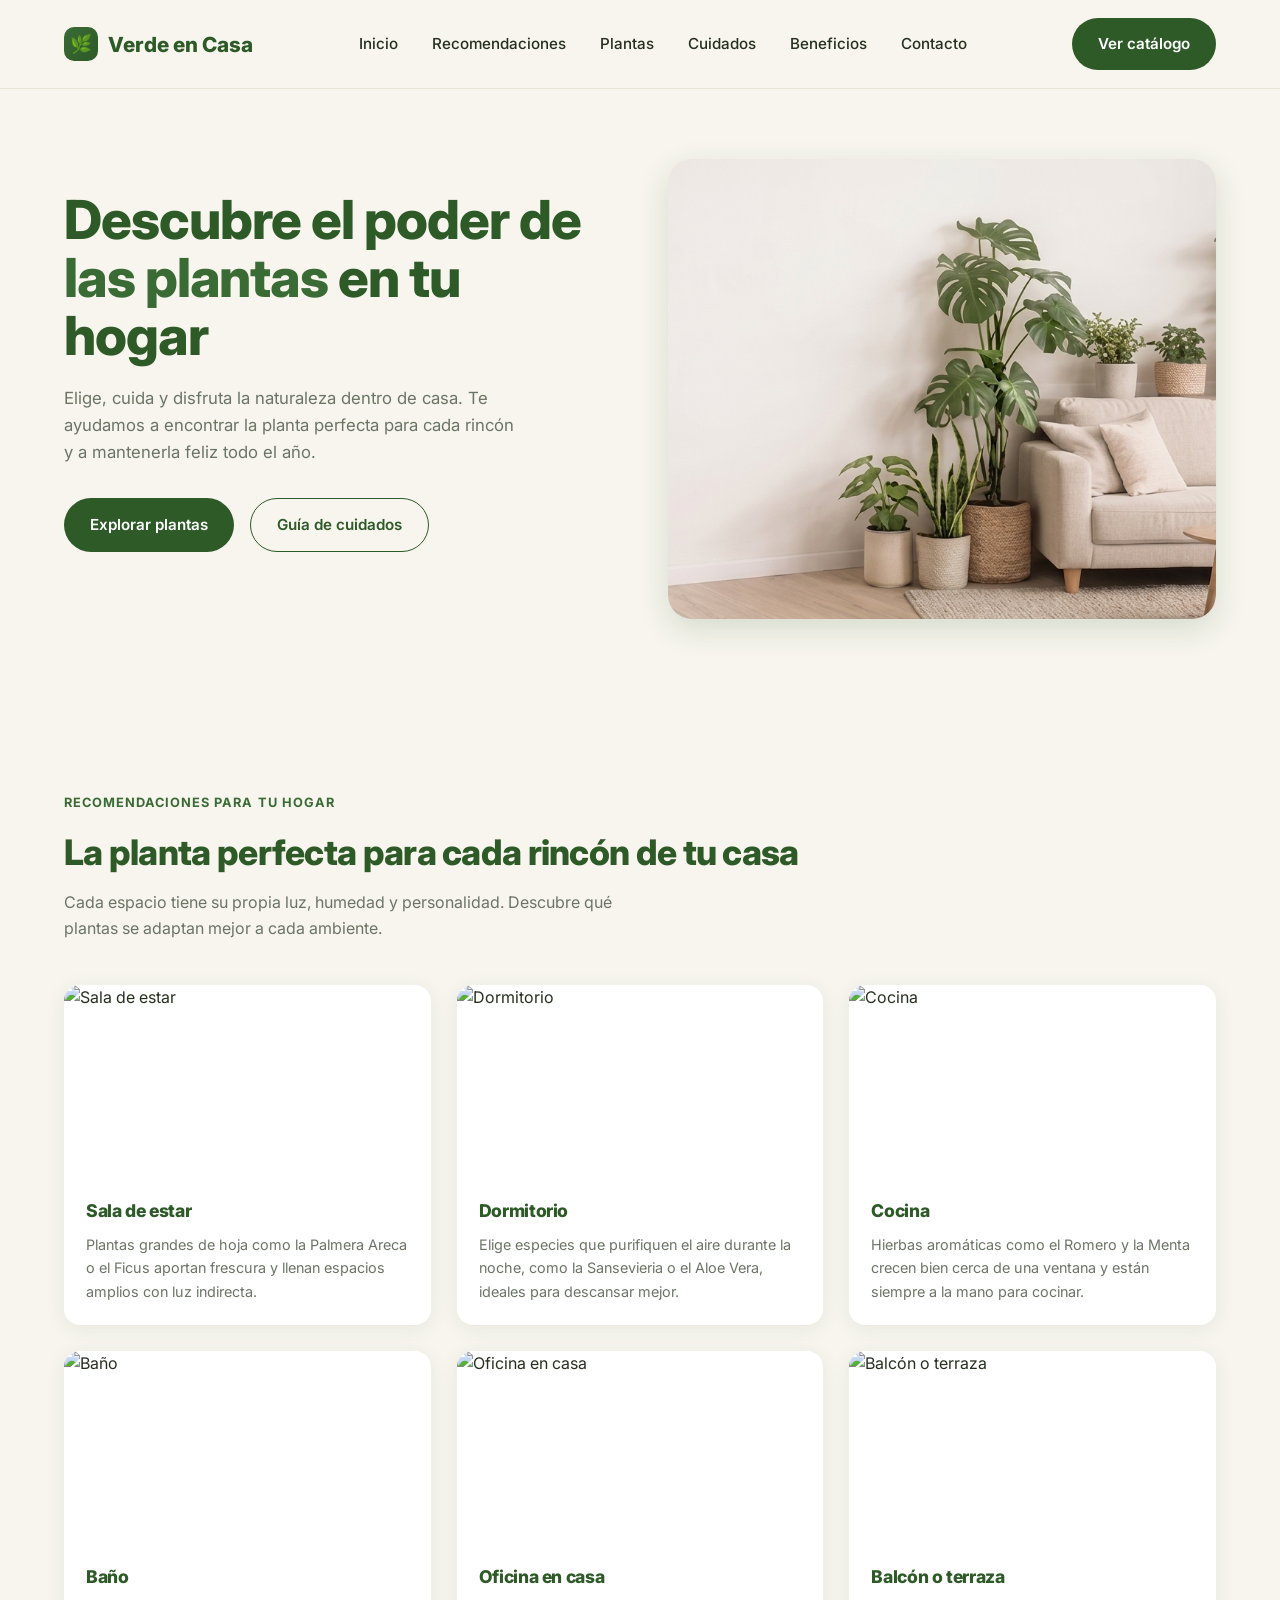
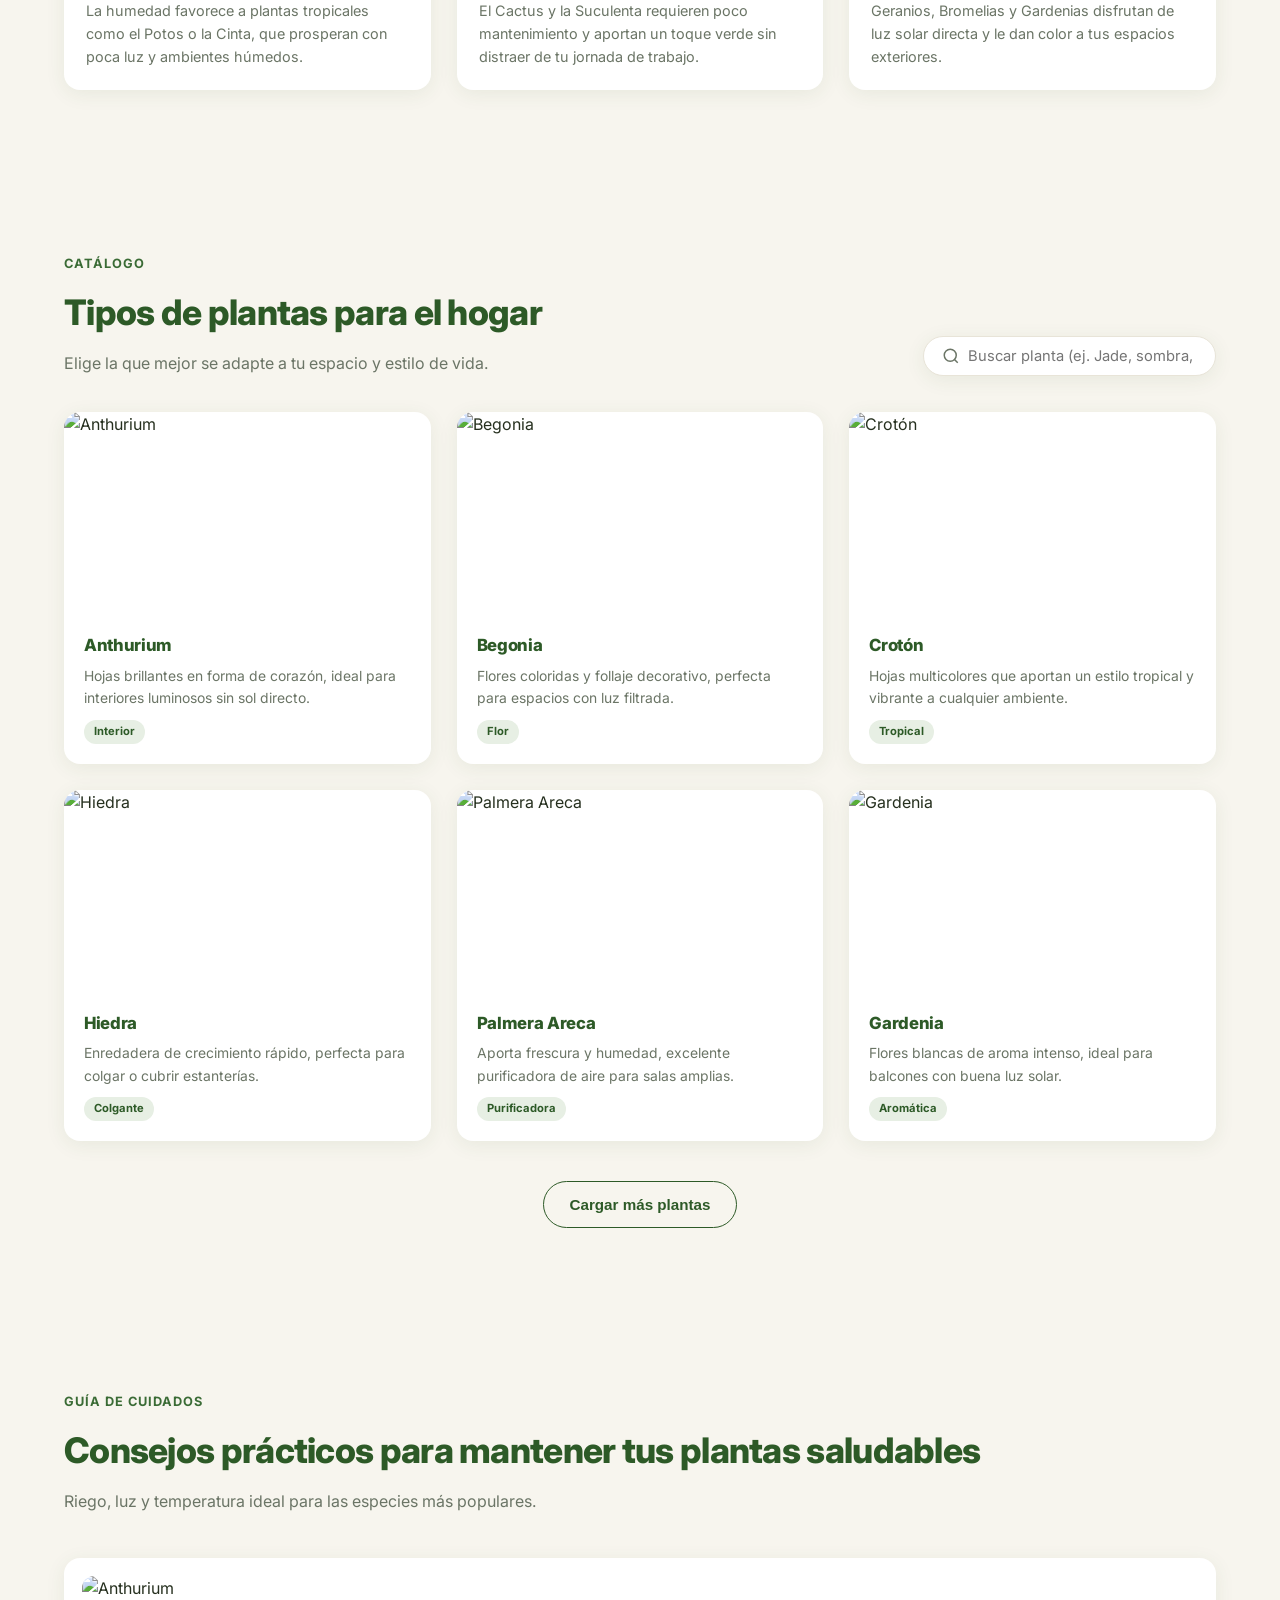
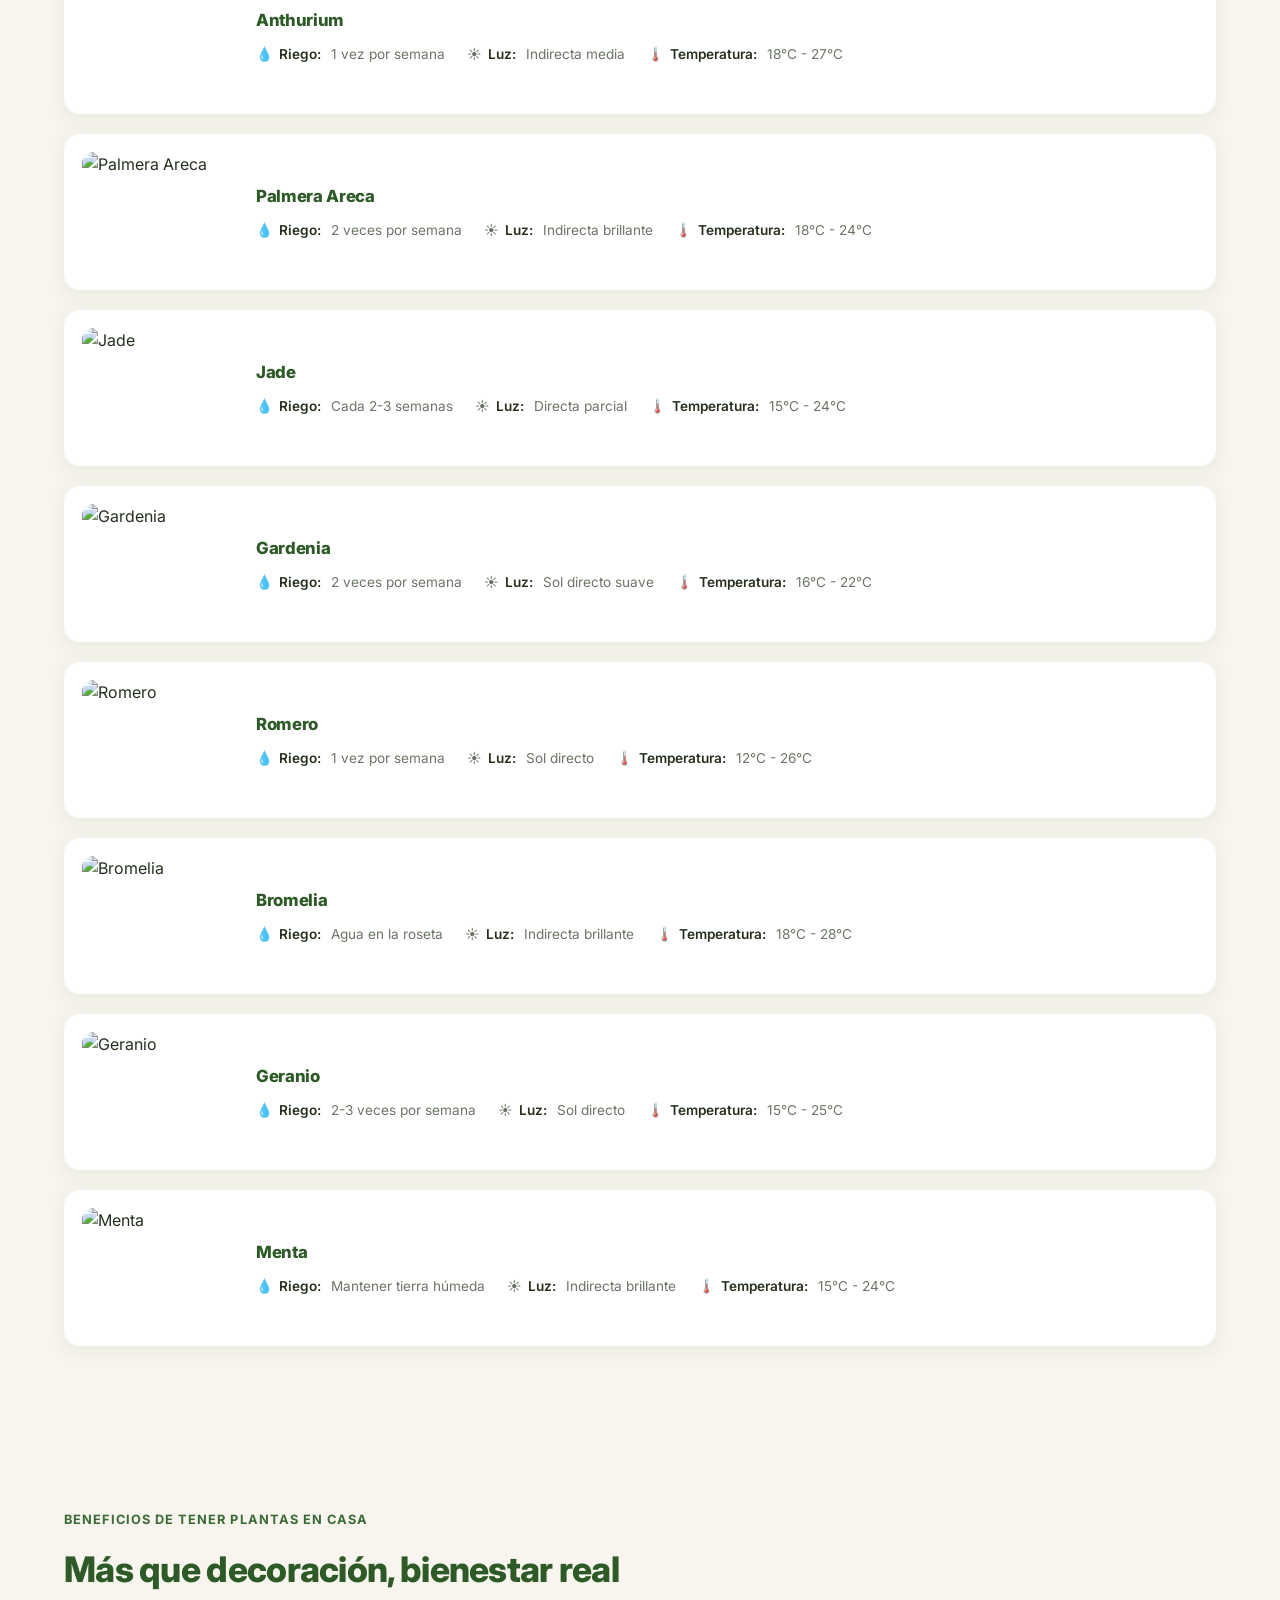
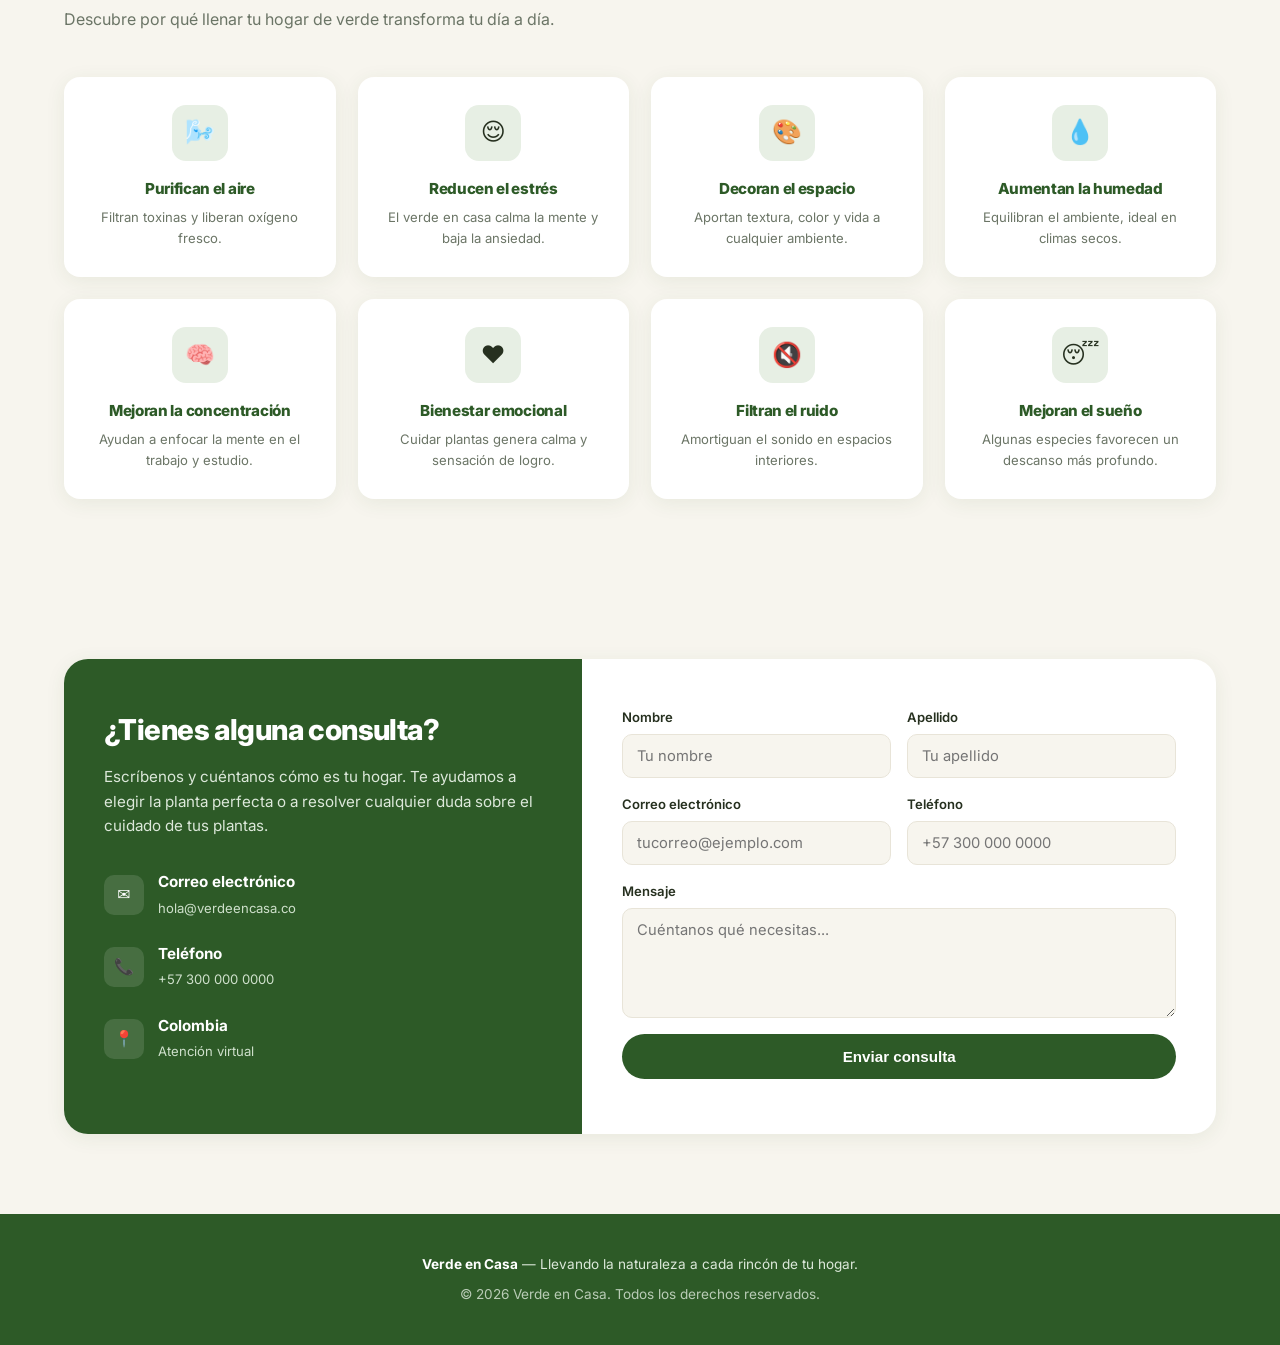
==== verde en casa/index.html @ 982b2888 "Add files via upload" ====
<!DOCTYPE html>
<html lang="es">
<head>
<meta charset="UTF-8">
<meta name="viewport" content="width=device-width, initial-scale=1.0">
<title>Verde en Casa | La planta perfecta para cada rincón</title>
<link rel="preconnect" href="https://fonts.googleapis.com">
<link rel="preconnect" href="https://fonts.gstatic.com" crossorigin>
<link href="https://fonts.googleapis.com/css2?family=Inter:wght@400;500;600;700;800&display=swap" rel="stylesheet">
<link rel="stylesheet" href="styles.css">
</head>
<body>

<!-- ===== HEADER ===== -->
<header>
  <div class="nav-wrap container">
    <div class="logo"><span class="logo-mark">🌿</span> Verde en Casa</div>
    <nav id="mainNav">
      <ul>
        <li><a href="#inicio">Inicio</a></li>
        <li><a href="#recomendaciones">Recomendaciones</a></li>
        <li><a href="#catalogo">Plantas</a></li>
        <li><a href="#cuidados">Cuidados</a></li>
        <li><a href="#beneficios">Beneficios</a></li>
        <li><a href="#contacto">Contacto</a></li>
      </ul>
    </nav>
    <div class="nav-right">
      <a href="#catalogo" class="btn btn-primary">Ver catálogo</a>
      <button class="menu-toggle" id="menuToggle" aria-label="Abrir menú">☰</button>
    </div>
  </div>
</header>

<!-- ===== HERO ===== -->
<section class="hero" id="inicio">
  <div class="container hero-grid">
    <div>
      <h1>Descubre el poder de <span>las plantas</span> en tu hogar</h1>
      <p>Elige, cuida y disfruta la naturaleza dentro de casa. Te ayudamos a encontrar la planta perfecta para cada rincón y a mantenerla feliz todo el año.</p>
      <div class="hero-cta">
        <a href="#catalogo" class="btn btn-primary">Explorar plantas</a>
        <a href="#cuidados" class="btn btn-outline">Guía de cuidados</a>
      </div>
    </div>
    <div class="hero-image-wrap">
      <img src="multimedia/verde en casa/inicio/imagenes/Gemini_Generated_Image_novv37novv37novv.png" alt="Sala decorada con plantas">
    </div>
  </div>
</section>

<!-- ===== RECOMENDACIONES ===== -->
<section id="recomendaciones">
  <div class="container">
    <span class="eyebrow">Recomendaciones para tu hogar</span>
    <h2 class="section-title">La planta perfecta para cada rincón de tu casa</h2>
    <p class="section-sub">Cada espacio tiene su propia luz, humedad y personalidad. Descubre qué plantas se adaptan mejor a cada ambiente.</p>
    <div class="rec-grid" id="recGrid"></div>
  </div>
</section>

<!-- ===== CATALOGO ===== -->
<section id="catalogo">
  <div class="container">
    <div class="catalog-head">
      <div>
        <span class="eyebrow">Catálogo</span>
        <h2 class="section-title">Tipos de plantas para el hogar</h2>
        <p class="section-sub" style="margin-bottom:0;">Elige la que mejor se adapte a tu espacio y estilo de vida.</p>
      </div>
      <div class="search-box">
        <svg width="18" height="18" viewBox="0 0 24 24" fill="none" stroke="currentColor" stroke-width="2"><circle cx="11" cy="11" r="8"/><line x1="21" y1="21" x2="16.65" y2="16.65"/></svg>
        <input type="text" id="plantSearch" placeholder="Buscar planta (ej. Jade, sombra, interior...)">
      </div>
    </div>
    <div class="plant-grid" id="plantGrid"></div>
    <div class="load-more-wrap">
      <button class="btn btn-outline" id="loadMoreBtn">Cargar más plantas</button>
    </div>
  </div>
</section>

<!-- ===== GUIA DE CUIDADOS ===== -->
<section id="cuidados">
  <div class="container">
    <span class="eyebrow">Guía de cuidados</span>
    <h2 class="section-title">Consejos prácticos para mantener tus plantas saludables</h2>
    <p class="section-sub">Riego, luz y temperatura ideal para las especies más populares.</p>
    <div class="care-list" id="careList"></div>
  </div>
</section>

<!-- ===== BENEFICIOS ===== -->
<section id="beneficios">
  <div class="container">
    <span class="eyebrow">Beneficios de tener plantas en casa</span>
    <h2 class="section-title">Más que decoración, bienestar real</h2>
    <p class="section-sub">Descubre por qué llenar tu hogar de verde transforma tu día a día.</p>
    <div class="benefit-grid" id="benefitGrid"></div>
  </div>
</section>

<!-- ===== CONTACTO ===== -->
<section id="contacto">
  <div class="container">
    <div class="contact-wrap">
      <div class="contact-info">
        <h2>¿Tienes alguna consulta?</h2>
        <p>Escríbenos y cuéntanos cómo es tu hogar. Te ayudamos a elegir la planta perfecta o a resolver cualquier duda sobre el cuidado de tus plantas.</p>
        <div class="contact-row">
          <div class="ic">✉️</div>
          <div><strong>Correo electrónico</strong><span>hola@verdeencasa.co</span></div>
        </div>
        <div class="contact-row">
          <div class="ic">📞</div>
          <div><strong>Teléfono</strong><span>+57 300 000 0000</span></div>
        </div>
        <div class="contact-row">
          <div class="ic">📍</div>
          <div><strong>Colombia</strong><span>Atención virtual</span></div>
        </div>
      </div>
      <div class="contact-form">
        <form id="contactForm">
          <div class="form-row">
            <div class="field">
              <label for="nombre">Nombre</label>
              <input type="text" id="nombre" required placeholder="Tu nombre">
            </div>
            <div class="field">
              <label for="apellido">Apellido</label>
              <input type="text" id="apellido" placeholder="Tu apellido">
            </div>
          </div>
          <div class="form-row">
            <div class="field">
              <label for="email">Correo electrónico</label>
              <input type="email" id="email" required placeholder="tucorreo@ejemplo.com">
            </div>
            <div class="field">
              <label for="telefono">Teléfono</label>
              <input type="tel" id="telefono" placeholder="+57 300 000 0000">
            </div>
          </div>
          <div class="field full">
            <label for="mensaje">Mensaje</label>
            <textarea id="mensaje" required placeholder="Cuéntanos qué necesitas..."></textarea>
          </div>
          <button type="submit" class="btn btn-primary" style="width:100%;">Enviar consulta</button>
          <div class="form-msg" id="formMsg">✅ ¡Gracias! Tu consulta fue enviada. Te responderemos muy pronto.</div>
        </form>
      </div>
    </div>
  </div>
</section>

<footer>
  <div class="container">
    <p><strong>Verde en Casa</strong> — Llevando la naturaleza a cada rincón de tu hogar.</p>
    <p style="margin-top:8px; opacity:0.8;">© 2026 Verde en Casa. Todos los derechos reservados.</p>
  </div>
</footer>

<script src="script.js"></script>
</body>
</html>
---- verde en casa/styles.css ----
:root{
    --bg-cream:#F7F5EE;
    --white:#FFFFFF;
    --green-dark:#2D5A27;
    --green:#3A6B35;
    --green-light:#e7efe4;
    --text-dark:#26301f;
    --text-muted:#6b7566;
    --border:#e8e4d8;
    --shadow: 0 4px 20px rgba(45,90,39,0.08);
    --shadow-hover: 0 10px 30px rgba(45,90,39,0.16);
    --radius: 16px;
  }
  *{box-sizing:border-box; margin:0; padding:0;}
  html{scroll-behavior:smooth;}
  body{
    font-family:'Inter', system-ui, sans-serif;
    background:var(--bg-cream);
    color:var(--text-dark);
    line-height:1.6;
  }
  img{max-width:100%; display:block; object-fit:cover;}
  a{text-decoration:none; color:inherit;}
  ul{list-style:none;}
  .container{max-width:1200px; margin:0 auto; padding:0 24px;}
  h1,h2,h3{font-weight:800; letter-spacing:-0.02em;}
  section{padding:80px 0;}
  .eyebrow{
    display:inline-block;
    color:var(--green);
    font-weight:700;
    font-size:0.8rem;
    letter-spacing:0.08em;
    text-transform:uppercase;
    margin-bottom:10px;
  }
  .section-title{font-size:clamp(1.6rem,3vw,2.2rem); margin-bottom:10px; color:var(--green-dark);}
  .section-sub{color:var(--text-muted); max-width:560px; margin-bottom:44px;}
  .btn{
    display:inline-flex; align-items:center; justify-content:center; gap:8px;
    padding:14px 26px;
    border-radius:999px;
    font-weight:600;
    font-size:0.95rem;
    border:none;
    cursor:pointer;
    transition:transform .2s ease, box-shadow .2s ease, background .2s ease;
  }
  .btn-primary{background:var(--green-dark); color:#fff;}
  .btn-primary:hover{background:var(--green); transform:translateY(-2px); box-shadow:var(--shadow-hover);}
  .btn-outline{background:transparent; color:var(--green-dark); border:1.5px solid var(--green-dark);}
  .btn-outline:hover{background:var(--green-dark); color:#fff;}

  /* ===== HEADER ===== */
  header{
    position:sticky; top:0; z-index:100;
    background:rgba(247,245,238,0.92);
    backdrop-filter:blur(10px);
    border-bottom:1px solid var(--border);
  }
  .nav-wrap{display:flex; align-items:center; justify-content:space-between; padding:18px 24px;}
  .logo{display:flex; align-items:center; gap:10px; font-size:1.3rem; font-weight:800; color:var(--green-dark);}
  .logo-mark{
    width:34px; height:34px; border-radius:10px;
    background:linear-gradient(135deg, var(--green), var(--green-dark));
    display:flex; align-items:center; justify-content:center;
    color:#fff; font-size:1.1rem;
  }
  nav ul{display:flex; gap:34px;}
  nav a{font-weight:500; font-size:0.95rem; color:var(--text-dark); position:relative; padding:4px 0;}
  nav a::after{
    content:''; position:absolute; left:0; bottom:-2px; width:0; height:2px;
    background:var(--green-dark); transition:width .25s ease;
  }
  nav a:hover::after{width:100%;}
  .nav-right{display:flex; align-items:center; gap:22px;}
  .menu-toggle{display:none; background:none; border:none; font-size:1.6rem; cursor:pointer; color:var(--green-dark);}

  /* ===== HERO ===== */
  .hero{padding:70px 0 90px;}
  .hero-grid{display:grid; grid-template-columns:1fr 1fr; gap:56px; align-items:center;}
  .hero-badges{display:flex; gap:10px; margin-bottom:20px;}
  .badge{background:var(--green-light); color:var(--green-dark); font-size:0.75rem; font-weight:700; padding:6px 14px; border-radius:999px;}
  .hero h1{font-size:clamp(2.2rem, 4.2vw, 3.4rem); line-height:1.08; color:var(--green-dark); margin-bottom:20px;}
  .hero h1 span{color:var(--green);}
  .hero p{color:var(--text-muted); font-size:1.05rem; max-width:460px; margin-bottom:32px;}
  .hero-cta{display:flex; gap:16px; margin-bottom:36px; flex-wrap:wrap;}
  .hero-stats{display:flex; gap:36px;}
  .hero-stats div strong{display:block; font-size:1.5rem; color:var(--green-dark);}
  .hero-stats div span{font-size:0.82rem; color:var(--text-muted);}
  .hero-image-wrap{position:relative;}
  .hero-image-wrap img{border-radius:24px; box-shadow:var(--shadow-hover); width:100%; height:460px;}
  .hero-float{
    position:absolute; bottom:-24px; left:-24px;
    background:#fff; border-radius:16px; padding:16px 20px;
    box-shadow:var(--shadow-hover); display:flex; align-items:center; gap:12px;
  }
  .hero-float .ic{width:40px; height:40px; border-radius:10px; background:var(--green-light); display:flex; align-items:center; justify-content:center; font-size:1.2rem;}
  .hero-float strong{display:block; font-size:0.95rem; color:var(--green-dark);}
  .hero-float span{font-size:0.75rem; color:var(--text-muted);}

  /* ===== GRID CARDS (recomendaciones) ===== */
  .rec-grid{display:grid; grid-template-columns:repeat(3,1fr); gap:26px;}
  .rec-card{
    background:var(--white); border-radius:var(--radius); overflow:hidden;
    box-shadow:var(--shadow); transition:transform .25s ease, box-shadow .25s ease;
  }
  .rec-card:hover{transform:translateY(-6px); box-shadow:var(--shadow-hover);}
  .rec-card img{height:190px; width:100%;}
  .rec-card-body{padding:22px;}
  .rec-card-body h3{font-size:1.1rem; color:var(--green-dark); margin-bottom:8px;}
  .rec-card-body p{font-size:0.9rem; color:var(--text-muted);}

  /* ===== CATALOGO ===== */
  .catalog-head{display:flex; justify-content:space-between; align-items:flex-end; flex-wrap:wrap; gap:20px; margin-bottom:36px;}
  .search-box{
    display:flex; align-items:center; gap:8px;
    background:#fff; border:1px solid var(--border); border-radius:999px;
    padding:10px 18px; min-width:280px; box-shadow:var(--shadow);
  }
  .search-box input{border:none; outline:none; font-family:inherit; font-size:0.92rem; width:100%; background:transparent;}
  .search-box svg{flex-shrink:0; color:var(--text-muted);}
  .plant-grid{display:grid; grid-template-columns:repeat(3,1fr); gap:26px;}
  .plant-card{
    background:var(--white); border-radius:var(--radius); overflow:hidden;
    box-shadow:var(--shadow); transition:transform .25s ease, box-shadow .25s ease;
  }
  .plant-card:hover{transform:translateY(-6px); box-shadow:var(--shadow-hover);}
  .plant-card img{height:200px; width:100%;}
  .plant-card-body{padding:20px;}
  .plant-card-body h3{font-size:1.05rem; color:var(--green-dark); margin-bottom:6px;}
  .plant-card-body p{font-size:0.87rem; color:var(--text-muted);}
  .plant-tag{
    display:inline-block; font-size:0.7rem; font-weight:700; color:var(--green-dark);
    background:var(--green-light); padding:3px 10px; border-radius:999px; margin-top:10px;
  }
  .no-results{grid-column:1/-1; text-align:center; color:var(--text-muted); padding:40px 0;}
  .load-more-wrap{text-align:center; margin-top:40px;}

  /* ===== GUIA DE CUIDADOS ===== */
  .care-list{display:flex; flex-direction:column; gap:20px;}
  .care-item{
    display:grid; grid-template-columns:150px 1fr; gap:24px;
    background:var(--white); border-radius:var(--radius); box-shadow:var(--shadow);
    padding:18px; align-items:center;
  }
  .care-item img{width:100%; height:120px; border-radius:12px;}
  .care-item h3{color:var(--green-dark); font-size:1.05rem; margin-bottom:8px;}
  .care-meta{display:flex; gap:22px; flex-wrap:wrap; margin-top:10px;}
  .care-meta div{font-size:0.85rem; color:var(--text-muted); display:flex; align-items:center; gap:6px;}
  .care-meta strong{color:var(--text-dark); font-weight:600;}

  /* ===== BENEFICIOS ===== */
  .benefit-grid{display:grid; grid-template-columns:repeat(4,1fr); gap:22px;}
  .benefit-card{
    background:var(--white); border-radius:var(--radius); box-shadow:var(--shadow);
    padding:28px 20px; text-align:center; transition:transform .25s ease, box-shadow .25s ease;
  }
  .benefit-card:hover{transform:translateY(-6px); box-shadow:var(--shadow-hover);}
  .benefit-ic{
    width:56px; height:56px; border-radius:14px; background:var(--green-light);
    display:flex; align-items:center; justify-content:center; font-size:1.5rem;
    margin:0 auto 16px;
  }
  .benefit-card h3{font-size:0.95rem; color:var(--green-dark); margin-bottom:6px;}
  .benefit-card p{font-size:0.82rem; color:var(--text-muted);}

  /* ===== CONTACTO ===== */
  .contact-wrap{
    background:var(--white); border-radius:24px; box-shadow:var(--shadow);
    display:grid; grid-template-columns:0.9fr 1.1fr; overflow:hidden;
  }
  .contact-info{background:var(--green-dark); color:#fff; padding:48px 40px;}
  .contact-info h2{font-size:1.8rem; margin-bottom:12px;}
  .contact-info > p{color:#dce8da; margin-bottom:32px; font-size:0.95rem;}
  .contact-row{display:flex; align-items:center; gap:14px; margin-bottom:22px;}
  .contact-row .ic{
    width:40px; height:40px; border-radius:10px; background:rgba(255,255,255,0.12);
    display:flex; align-items:center; justify-content:center; flex-shrink:0;
  }
  .contact-row strong{display:block; font-size:0.95rem;}
  .contact-row span{font-size:0.82rem; color:#cfe0cc;}
  .contact-form{padding:48px 40px;}
  .form-row{display:grid; grid-template-columns:1fr 1fr; gap:16px; margin-bottom:16px;}
  .field{display:flex; flex-direction:column; gap:6px;}
  .field label{font-size:0.82rem; font-weight:600; color:var(--text-dark);}
  .field input, .field textarea{
    border:1px solid var(--border); border-radius:10px; padding:12px 14px;
    font-family:inherit; font-size:0.92rem; outline:none; transition:border .2s ease;
    background:var(--bg-cream);
  }
  .field input:focus, .field textarea:focus{border-color:var(--green);}
  .field.full{grid-column:1/-1; margin-bottom:16px;}
  textarea{resize:vertical; min-height:110px;}
  .form-msg{
    display:none; margin-top:16px; padding:12px 16px; border-radius:10px;
    background:var(--green-light); color:var(--green-dark); font-size:0.9rem; font-weight:600;
  }
  .form-msg.show{display:block;}

  /* ===== FOOTER ===== */
  footer{background:var(--green-dark); color:#dce8da; padding:40px 0; text-align:center; font-size:0.85rem;}
  footer strong{color:#fff;}

  @media (max-width:900px){
    .hero-grid{grid-template-columns:1fr;}
    .rec-grid, .plant-grid{grid-template-columns:repeat(2,1fr);}
    .benefit-grid{grid-template-columns:repeat(2,1fr);}
    .contact-wrap{grid-template-columns:1fr;}
    nav{display:none;}
    .menu-toggle{display:block;}
    nav.open{
      display:flex; position:absolute; top:100%; left:0; right:0;
      background:var(--white); flex-direction:column; padding:20px 24px; border-bottom:1px solid var(--border);
    }
    nav.open ul{flex-direction:column; gap:18px;}
  }
  @media (max-width:600px){
    .rec-grid, .plant-grid, .benefit-grid{grid-template-columns:1fr;}
    .care-item{grid-template-columns:1fr;}
    .care-item img{height:160px;}
    .form-row{grid-template-columns:1fr;}
    section{padding:56px 0;}
    .hero-float{position:static; margin-top:16px;}
  }
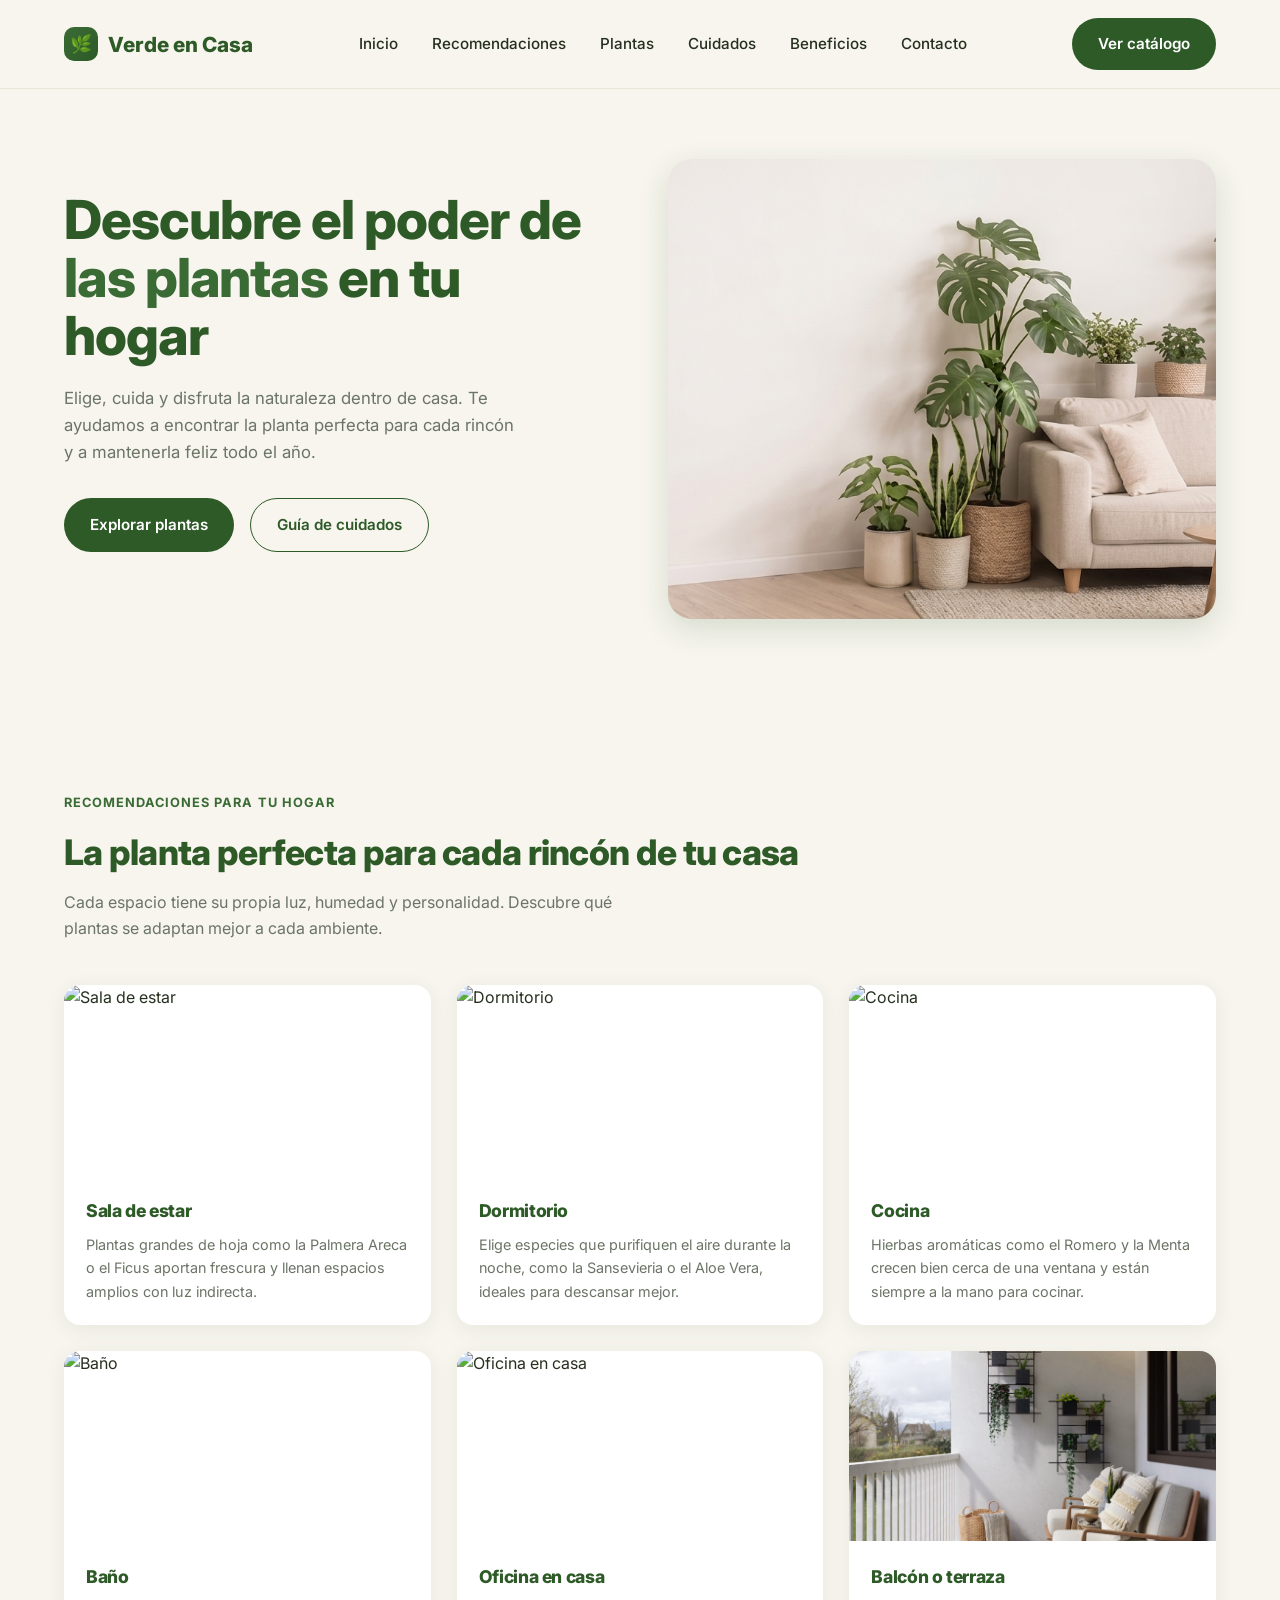
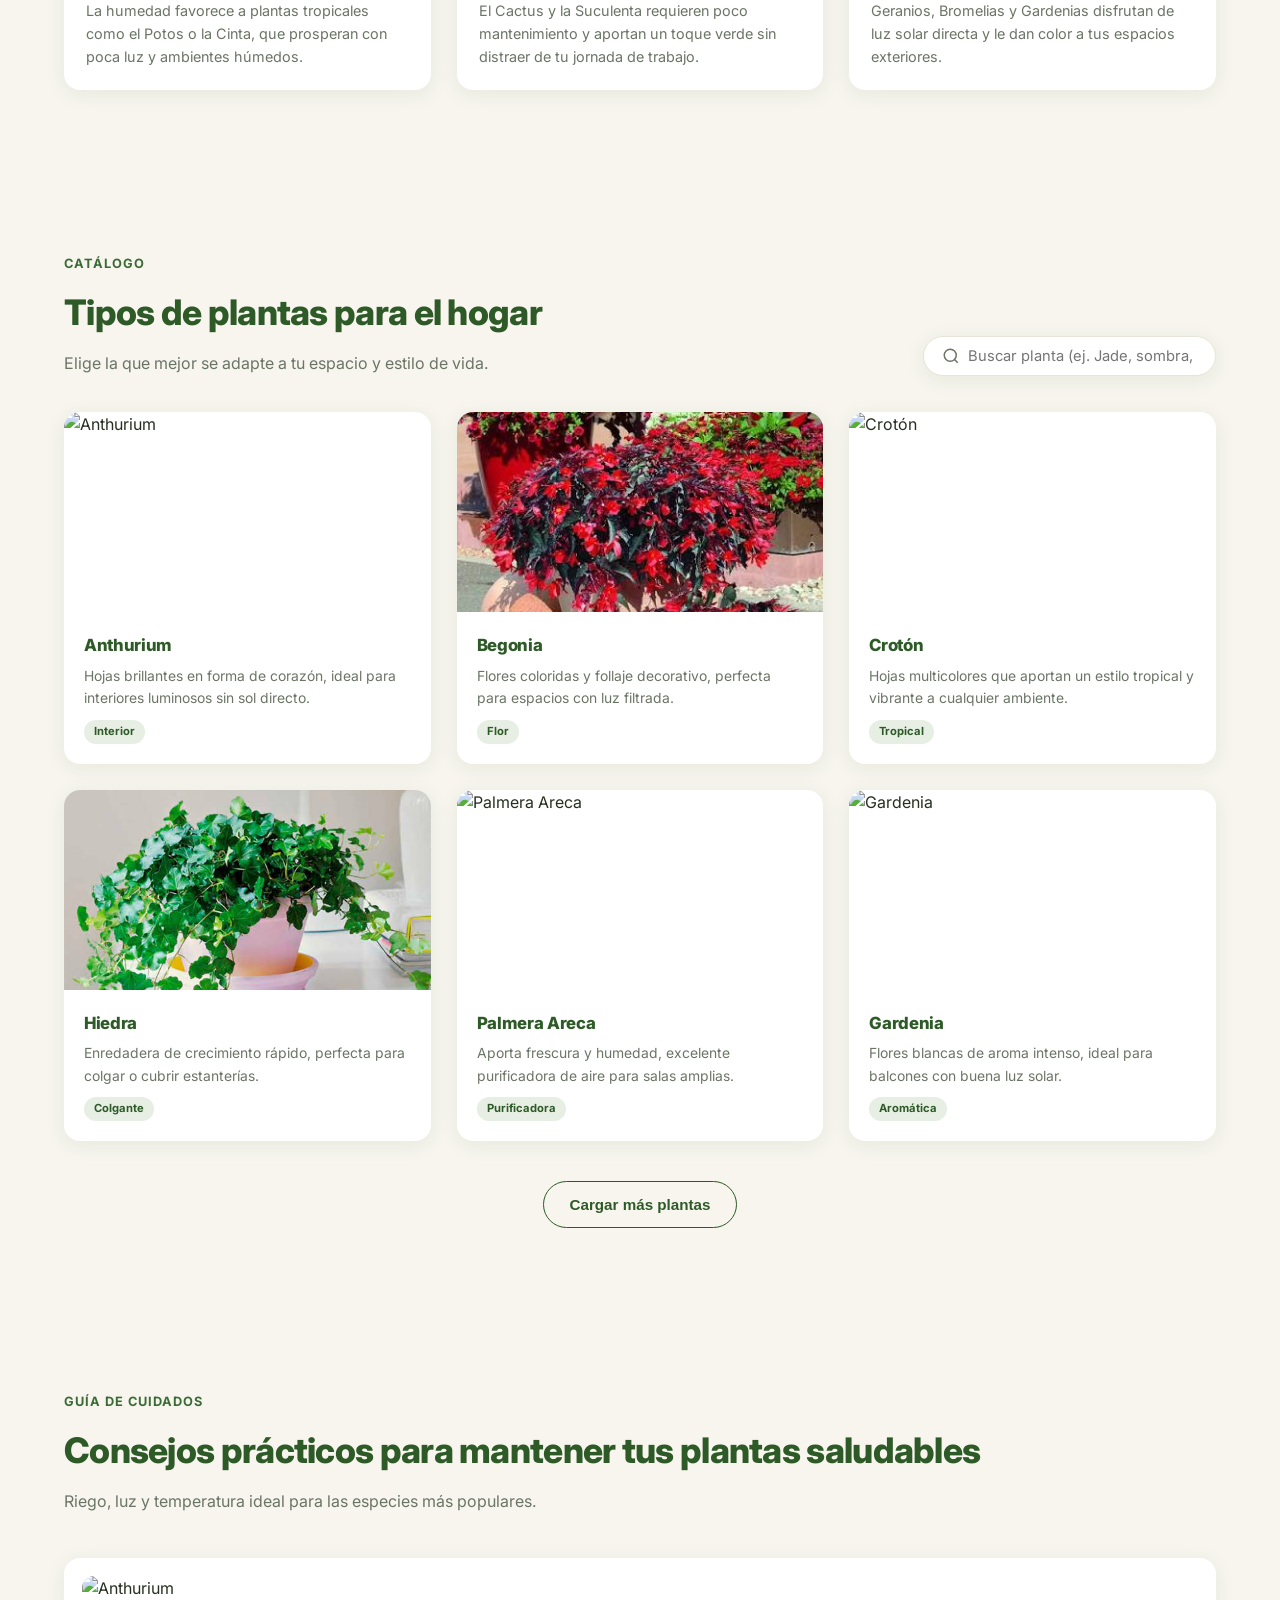
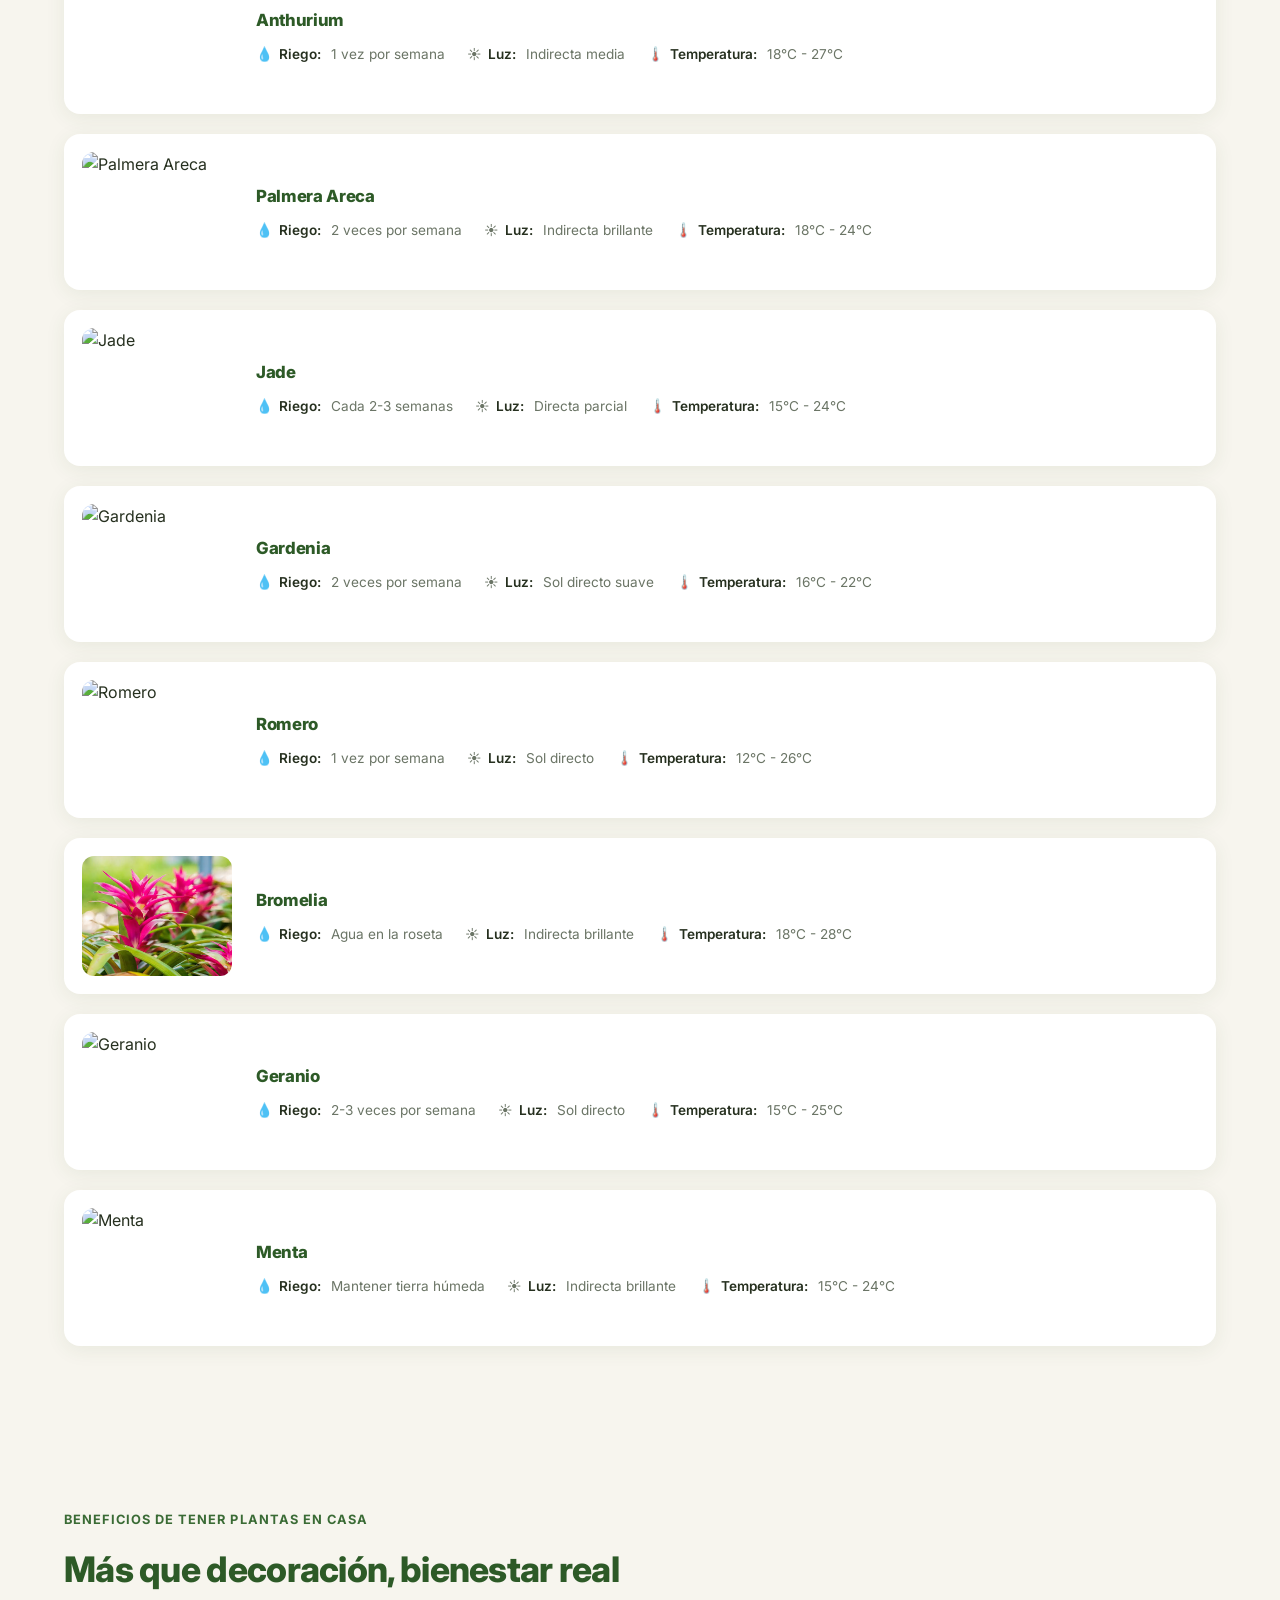
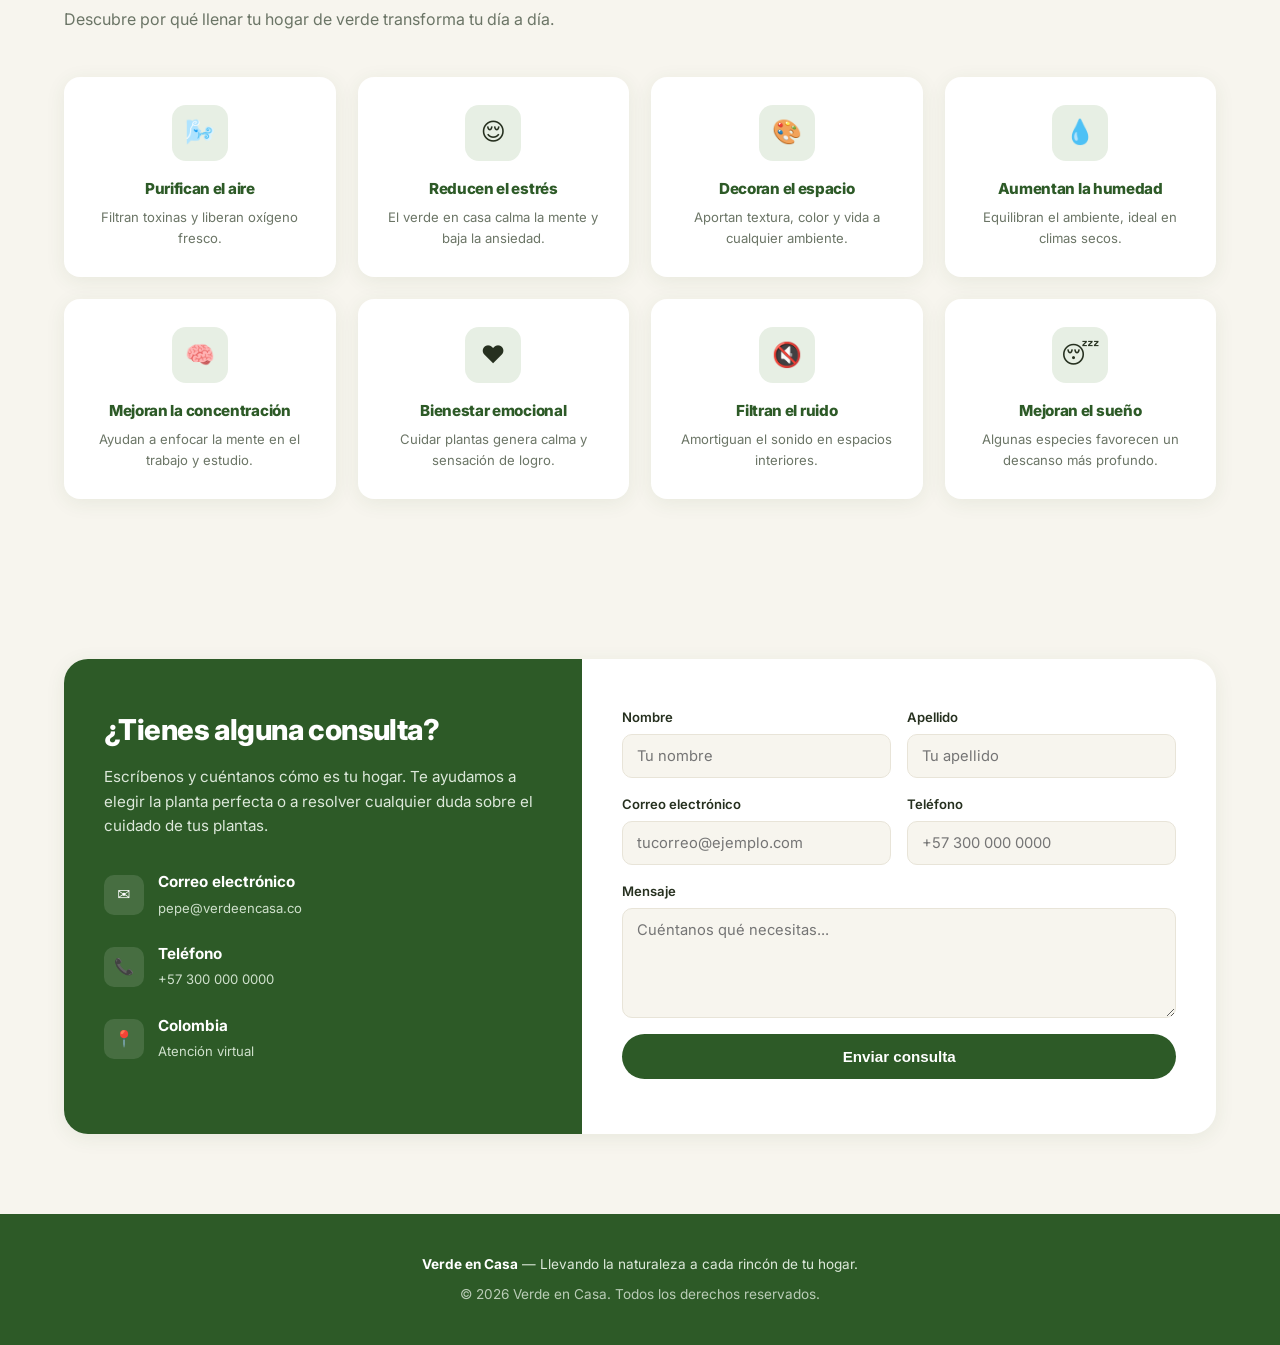
==== commit cb755509: "Add files via upload" ====
--- a/verde en casa/index.html
+++ b/verde en casa/index.html
@@ -109,7 +109,7 @@
         <p>Escríbenos y cuéntanos cómo es tu hogar. Te ayudamos a elegir la planta perfecta o a resolver cualquier duda sobre el cuidado de tus plantas.</p>
         <div class="contact-row">
           <div class="ic">✉️</div>
-          <div><strong>Correo electrónico</strong><span>hola@verdeencasa.co</span></div>
+          <div><strong>Correo electrónico</strong><span>pepe@verdeencasa.co</span></div>
         </div>
         <div class="contact-row">
           <div class="ic">📞</div>
